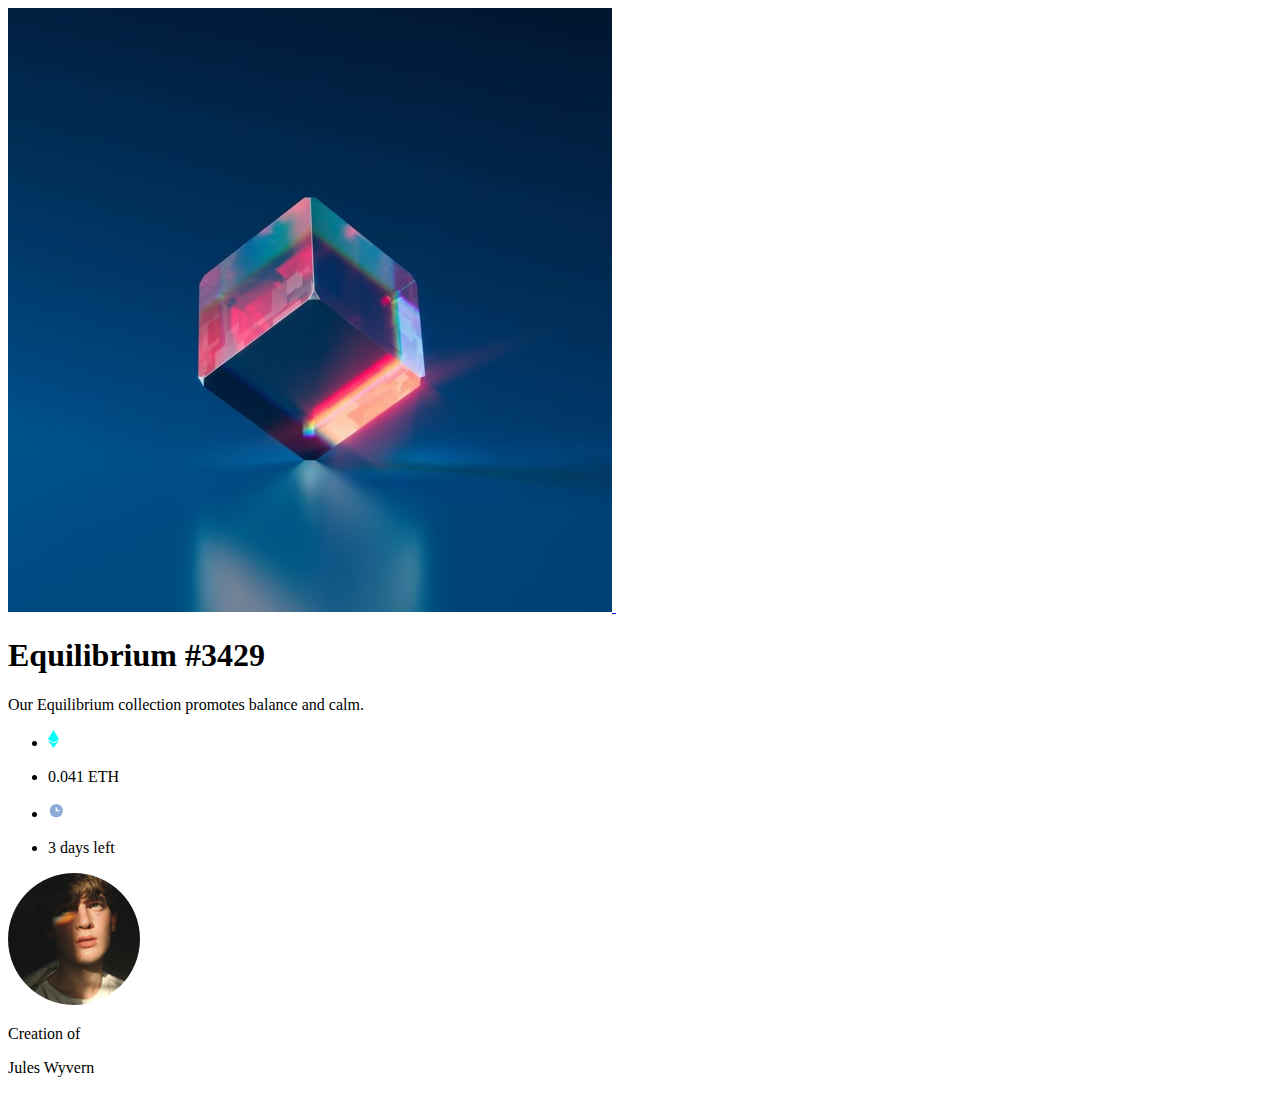
==== index.html @ 97eebb52 "Update index.html" ====
<!DOCTYPE html>
<html lang="en">
  <head>
    <meta charset="UTF-8" />
    <meta http-equiv="X-UA-Compatible" content="IE=edge" />
    <meta name="viewport" content="width=device-width, initial-scale=1.0" />
    <link rel="preconnect" href="https://fonts.googleapis.com" />
    <link rel="preconnect" href="https://fonts.gstatic.com" crossorigin />
    <link
      href="https://fonts.googleapis.com/css2?family=Outfit:wght@300;400;600&display=swap"
      rel="stylesheet"
    />
    <title>NFT</title>
    <link rel="stylesheet" href="style.css" />
    <link rel="icon" type="image/x-icon" href="images/favicon-32x32.png" />
  </head>
  <body>
    <section>
      <div class="main-card">
        <a href="#"
          ><img class="main-img" src="images/image-equilibrium.jpg" />
        </a>

        <a class="overlay" href="#"
          ><img class="back-img" src="images/icon-view.svg" />
        </a>

        <h1 class="heading">Equilibrium #3429</h1>
        <p class="txt">Our Equilibrium collection promotes balance and calm.</p>
        <div class="container">
          <ul>
            <li><img class="eth-img" src="images/icon-ethereum.svg" /></li>
            <li><p>0.041 ETH</p></li>
          </ul>
          <ul>
            <li><img src="images/icon-clock.svg" /></li>
            <li><p>3 days left</p></li>
          </ul>
        </div>
        <div class="creator-box">
          <img class="img-avatar" src="images/image-avatar.png" />
          <span>
            <p class="creator">Creation of</p>
            <p class="avatar">Jules Wyvern</p>
          </span>
        </div>
      </div>
    </section>
  </body>
</html>
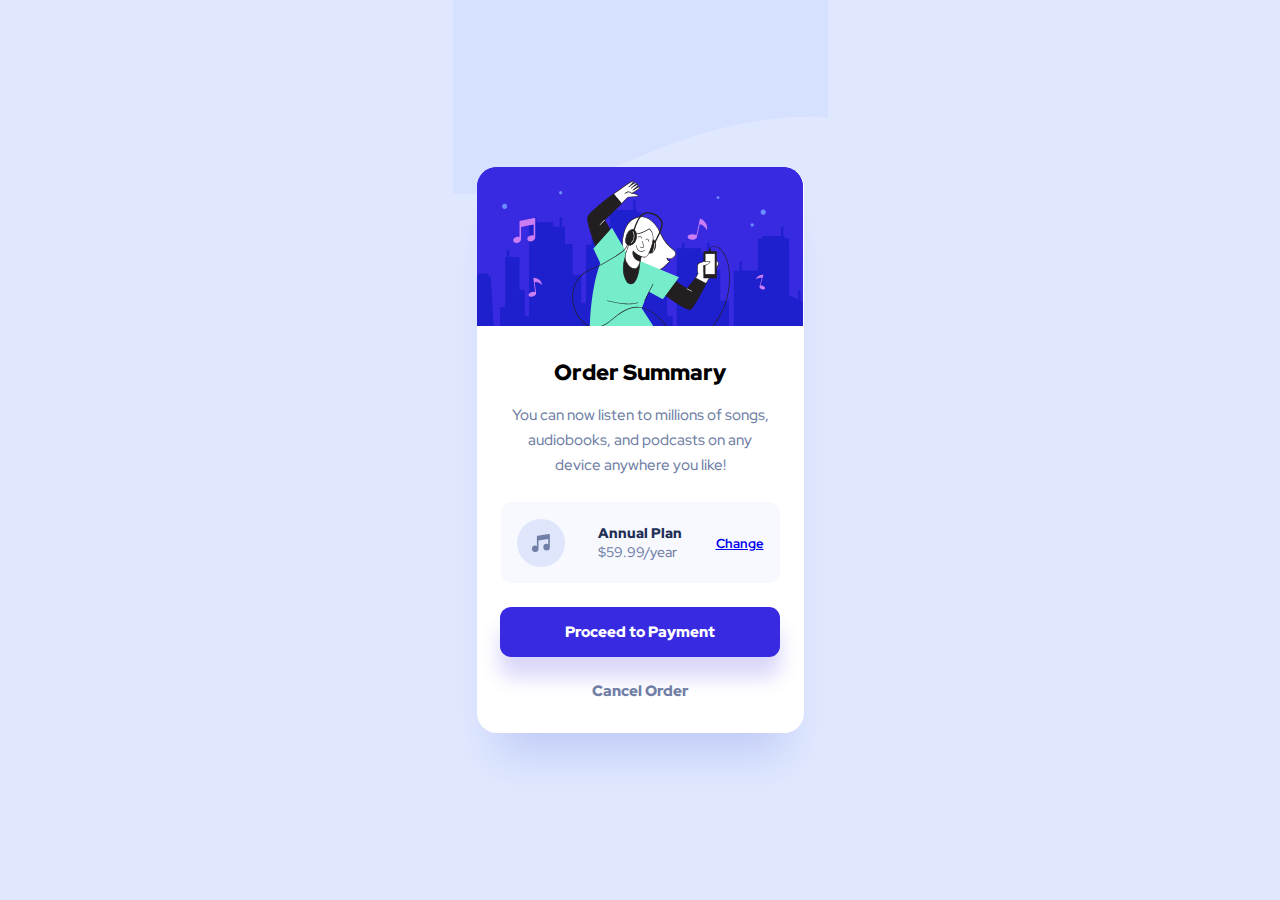
==== commit e86deaad: "files remove from order summery folder to the tchkoidze.github.io repository" ====
--- a/index.html
+++ b/index.html
@@ -1,50 +1,47 @@
-<!DOCTYPE html>
-<html lang="en">
-  <head>
-    <meta charset="UTF-8" />
-    <meta http-equiv="X-UA-Compatible" content="IE=edge" />
-    <meta name="viewport" content="width=device-width, initial-scale=1.0" />
-    <link rel="preconnect" href="https://fonts.googleapis.com" />
-    <link rel="preconnect" href="https://fonts.gstatic.com" crossorigin />
-    <link
-      href="https://fonts.googleapis.com/css2?family=Outfit:wght@300;400;600&display=swap"
-      rel="stylesheet"
-    />
-    <title>NFT</title>
-    <link rel="stylesheet" href="style.css" />
-    <link rel="icon" type="image/x-icon" href="images/favicon-32x32.png" />
-  </head>
-  <body>
-    <section>
-      <div class="main-card">
-        <a href="#"
-          ><img class="main-img" src="images/image-equilibrium.jpg" />
-        </a>
-
-        <a class="overlay" href="#"
-          ><img class="back-img" src="images/icon-view.svg" />
-        </a>
-
-        <h1 class="heading">Equilibrium #3429</h1>
-        <p class="txt">Our Equilibrium collection promotes balance and calm.</p>
-        <div class="container">
-          <ul>
-            <li><img class="eth-img" src="images/icon-ethereum.svg" /></li>
-            <li><p>0.041 ETH</p></li>
-          </ul>
-          <ul>
-            <li><img src="images/icon-clock.svg" /></li>
-            <li><p>3 days left</p></li>
-          </ul>
-        </div>
-        <div class="creator-box">
-          <img class="img-avatar" src="images/image-avatar.png" />
-          <span>
-            <p class="creator">Creation of</p>
-            <p class="avatar">Jules Wyvern</p>
-          </span>
-        </div>
-      </div>
-    </section>
-  </body>
-</html>
+<!DOCTYPE html>
+<html lang="en">
+  <head>
+    <meta charset="UTF-8" />
+    <meta http-equiv="X-UA-Compatible" content="IE=edge" />
+    <meta name="viewport" content="width=device-width, initial-scale=1.0" />
+    <!--<link rel="stylesheet" href="styleorder.css" />-->
+    <link rel="preconnect" href="https://fonts.googleapis.com" />
+    <link rel="preconnect" href="https://fonts.gstatic.com" crossorigin />
+    <link
+      href="https://fonts.googleapis.com/css2?family=Red+Hat+Display:wght@500;700;900&display=swap"
+      rel="stylesheet"
+    />
+
+    <link rel="stylesheet" href="styleorder.css" />
+    <title>o>rder-summary-component</title>
+    <link href="images/favicon-32x32.png" rel="icon" type="image/x-icon" />
+  </head>
+  <body>
+    <div class="main-container">
+      <img
+        class="header-img"
+        src="images/illustration-hero.svg"
+        alt="hero photo"
+      />
+
+      <h1>Order Summary</h1>
+      <p>
+        You can now listen to millions of songs, audiobooks, and podcasts on any
+        device anywhere you like!
+      </p>
+      <div class="plan-container">
+        <img src="images/icon-music.svg" alt="music icon" />
+        <div class="annual-plan">
+          <h2>Annual Plan</h2>
+          <h3>$59.99/year</h3>
+        </div>
+        <a class="change-link" href="#">Change</a>
+      </div>
+
+      <div class="payment-container">
+        <a class="payment">Proceed to Payment</a>
+      </div>
+      <a class="order">Cancel Order</a>
+    </div>
+  </body>
+</html>
--- a/styleorder.css
+++ b/styleorder.css
@@ -0,0 +1,159 @@
+* {
+  margin: 0;
+  padding: 0;
+  box-sizing: border-box;
+}
+
+html {
+  font-size: 62.5%;
+}
+body {
+  font-family: "Red Hat Display";
+  font-weight: 500;
+  min-height: 100vh;
+  display: flex;
+  justify-content: center;
+  align-items: center;
+  background: rgb(224, 232, 255) url("images/pattern-background-mobile.svg")
+    no-repeat 50% 0;
+}
+img {
+  display: block;
+}
+
+.main-container {
+  width: 32.7rem;
+  background-color: #fff;
+  border-radius: 2rem;
+  box-shadow: 0 4rem 4rem -2rem rgba(13, 48, 189, 0.1518);
+}
+
+.header-img {
+  max-width: 100%;
+  background: #382ae1;
+  border-radius: 2rem 2rem 0 0;
+}
+h1 {
+  font-weight: 900;
+  font-size: 2.2rem;
+  line-height: 2.9rem;
+  text-align: center;
+  margin: 3.2rem 3.2rem 1.6rem 3.2rem;
+}
+p {
+  font-weight: 500;
+  font-size: 1.5rem;
+  line-height: 2.5rem;
+  color: #717fa6;
+  text-align: center;
+  margin: 0 3.2rem;
+}
+.plan-container {
+  display: flex;
+  justify-content: space-between;
+  align-items: center;
+  margin: 2.4rem;
+  padding: 1.7rem 1.6rem 1.6rem 1.6rem;
+  background: #f7f9ff;
+  border-radius: 11px;
+}
+.plan-container h2 {
+  font-weight: 900;
+  font-size: 1.4rem;
+  line-height: 1.9rem;
+  color: #1f2e55;
+}
+.plan-container h3 {
+  font-weight: 500;
+  font-size: 1.4rem;
+  line-height: 1.9rem;
+  color: #717fa6;
+}
+.change-link {
+  font-weight: 700;
+  font-size: 1.3rem;
+  line-height: 1.7rem;
+  text-decoration-line: underline;
+}
+
+.payment-container {
+  text-align: center;
+  margin-bottom: 2.4rem;
+}
+
+.payment {
+  display: inline-block;
+  text-align: center;
+  font-weight: 900;
+  font-size: 1.5rem;
+  line-height: 2rem;
+  color: #fff;
+  background-color: #382ae1;
+  box-shadow: 0px 20px 20px rgba(56, 42, 225, 0.190291);
+  padding: 1.5rem 6.5rem;
+  border-radius: 1.1rem;
+}
+.payment:hover,
+.payment:active {
+  background: #766cf1;
+  cursor: pointer;
+}
+.order {
+  display: block;
+  font-weight: 900;
+  font-size: 1.5rem;
+  line-height: 2rem;
+  color: #717fa6;
+  padding-bottom: 3.2rem;
+  text-align: center;
+}
+
+@media (min-width: 1440px) {
+  body {
+    background: rgb(224, 232, 255) url(images/pattern-background-desktop.svg)
+      no-repeat center top;
+  }
+
+  .main-container {
+    width: 45rem;
+  }
+
+  h1 {
+    font-weight: 900;
+    font-size: 2.8rem;
+    line-height: 3.7rem;
+    margin: 4.5rem 4.8rem 1.7rem 4.8rem;
+  }
+  p {
+    font-size: 1.6rem;
+    line-height: 2.6rem;
+    margin: 0 4.8rem;
+  }
+  .plan-container {
+    padding: 2.5rem 2.4rem;
+    margin: 2rem 4.8rem 3.2rem 4.8rem;
+  }
+  .plan-container h2,
+  .plan-container h3 {
+    font-size: 1.6rem;
+    line-height: 2.1rem;
+  }
+  .change-link {
+    font-size: 1.4rem;
+    line-height: 1.9rem;
+  }
+  .change-link:hover,
+  .change-link:active {
+    color: #766cf1;
+    text-decoration: none;
+  }
+  .payment-container {
+    margin-bottom: 3.2rem;
+  }
+  .payment {
+    padding: 1.5rem 10.2rem;
+  }
+  .order {
+    padding-bottom: 4.8rem;
+  }
+}
--- a/styleorder.css
+++ b/styleorder.css
@@ -0,0 +1,159 @@
+* {
+  margin: 0;
+  padding: 0;
+  box-sizing: border-box;
+}
+
+html {
+  font-size: 62.5%;
+}
+body {
+  font-family: "Red Hat Display";
+  font-weight: 500;
+  min-height: 100vh;
+  display: flex;
+  justify-content: center;
+  align-items: center;
+  background: rgb(224, 232, 255) url("images/pattern-background-mobile.svg")
+    no-repeat 50% 0;
+}
+img {
+  display: block;
+}
+
+.main-container {
+  width: 32.7rem;
+  background-color: #fff;
+  border-radius: 2rem;
+  box-shadow: 0 4rem 4rem -2rem rgba(13, 48, 189, 0.1518);
+}
+
+.header-img {
+  max-width: 100%;
+  background: #382ae1;
+  border-radius: 2rem 2rem 0 0;
+}
+h1 {
+  font-weight: 900;
+  font-size: 2.2rem;
+  line-height: 2.9rem;
+  text-align: center;
+  margin: 3.2rem 3.2rem 1.6rem 3.2rem;
+}
+p {
+  font-weight: 500;
+  font-size: 1.5rem;
+  line-height: 2.5rem;
+  color: #717fa6;
+  text-align: center;
+  margin: 0 3.2rem;
+}
+.plan-container {
+  display: flex;
+  justify-content: space-between;
+  align-items: center;
+  margin: 2.4rem;
+  padding: 1.7rem 1.6rem 1.6rem 1.6rem;
+  background: #f7f9ff;
+  border-radius: 11px;
+}
+.plan-container h2 {
+  font-weight: 900;
+  font-size: 1.4rem;
+  line-height: 1.9rem;
+  color: #1f2e55;
+}
+.plan-container h3 {
+  font-weight: 500;
+  font-size: 1.4rem;
+  line-height: 1.9rem;
+  color: #717fa6;
+}
+.change-link {
+  font-weight: 700;
+  font-size: 1.3rem;
+  line-height: 1.7rem;
+  text-decoration-line: underline;
+}
+
+.payment-container {
+  text-align: center;
+  margin-bottom: 2.4rem;
+}
+
+.payment {
+  display: inline-block;
+  text-align: center;
+  font-weight: 900;
+  font-size: 1.5rem;
+  line-height: 2rem;
+  color: #fff;
+  background-color: #382ae1;
+  box-shadow: 0px 20px 20px rgba(56, 42, 225, 0.190291);
+  padding: 1.5rem 6.5rem;
+  border-radius: 1.1rem;
+}
+.payment:hover,
+.payment:active {
+  background: #766cf1;
+  cursor: pointer;
+}
+.order {
+  display: block;
+  font-weight: 900;
+  font-size: 1.5rem;
+  line-height: 2rem;
+  color: #717fa6;
+  padding-bottom: 3.2rem;
+  text-align: center;
+}
+
+@media (min-width: 1440px) {
+  body {
+    background: rgb(224, 232, 255) url(images/pattern-background-desktop.svg)
+      no-repeat center top;
+  }
+
+  .main-container {
+    width: 45rem;
+  }
+
+  h1 {
+    font-weight: 900;
+    font-size: 2.8rem;
+    line-height: 3.7rem;
+    margin: 4.5rem 4.8rem 1.7rem 4.8rem;
+  }
+  p {
+    font-size: 1.6rem;
+    line-height: 2.6rem;
+    margin: 0 4.8rem;
+  }
+  .plan-container {
+    padding: 2.5rem 2.4rem;
+    margin: 2rem 4.8rem 3.2rem 4.8rem;
+  }
+  .plan-container h2,
+  .plan-container h3 {
+    font-size: 1.6rem;
+    line-height: 2.1rem;
+  }
+  .change-link {
+    font-size: 1.4rem;
+    line-height: 1.9rem;
+  }
+  .change-link:hover,
+  .change-link:active {
+    color: #766cf1;
+    text-decoration: none;
+  }
+  .payment-container {
+    margin-bottom: 3.2rem;
+  }
+  .payment {
+    padding: 1.5rem 10.2rem;
+  }
+  .order {
+    padding-bottom: 4.8rem;
+  }
+}
